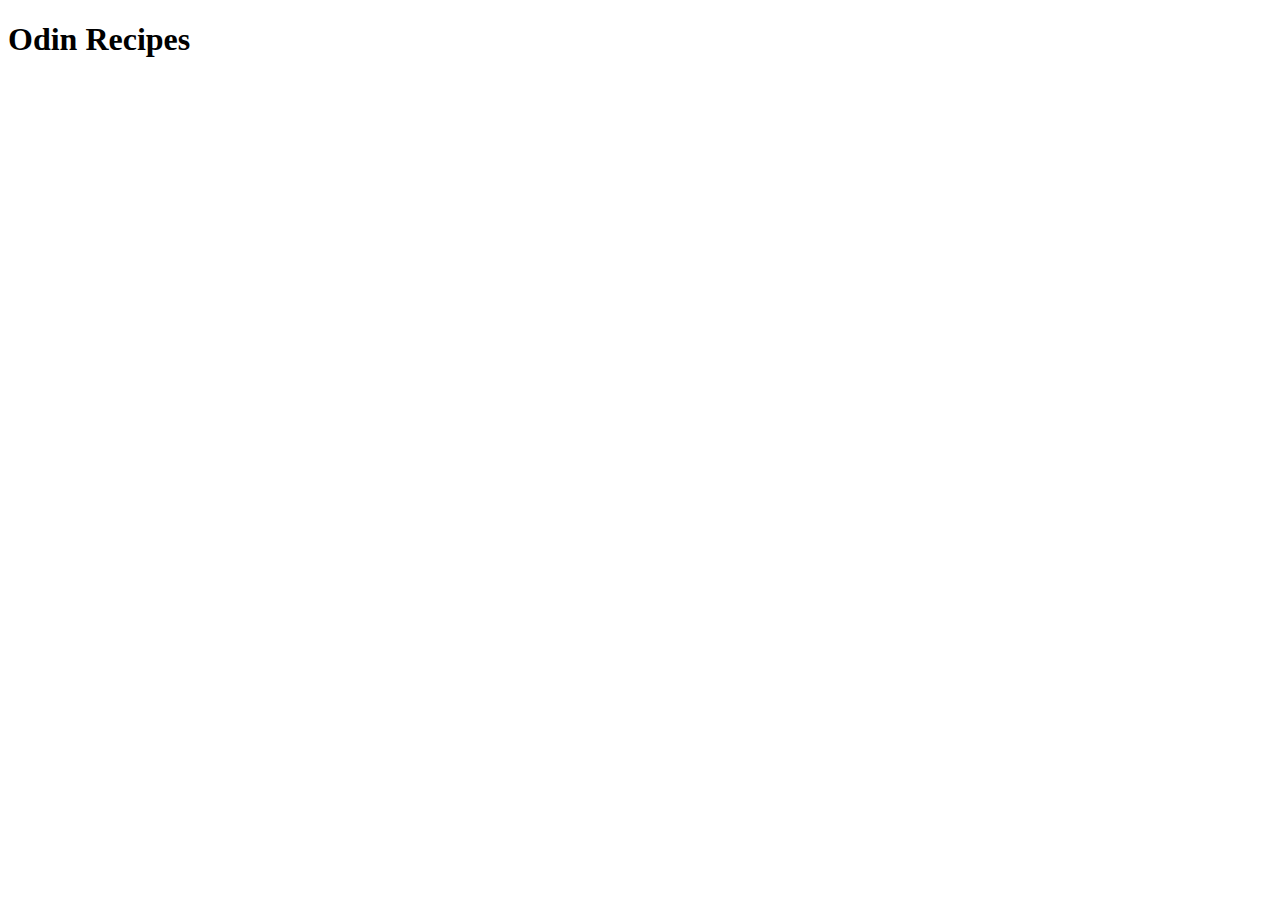
==== index.html @ e56cc558 "Create boilerplate index.html file" ====
<!DOCTYPE html>
<html lang="en">
<head>
    <meta charset="UTF-8">
    <meta http-equiv="X-UA-Compatible" content="IE=edge">
    <meta name="viewport" content="width=device-width, initial-scale=1.0">
    <title>Document</title>
</head>
<body>
    <h1>Odin Recipes</h1>
</body>
</html>
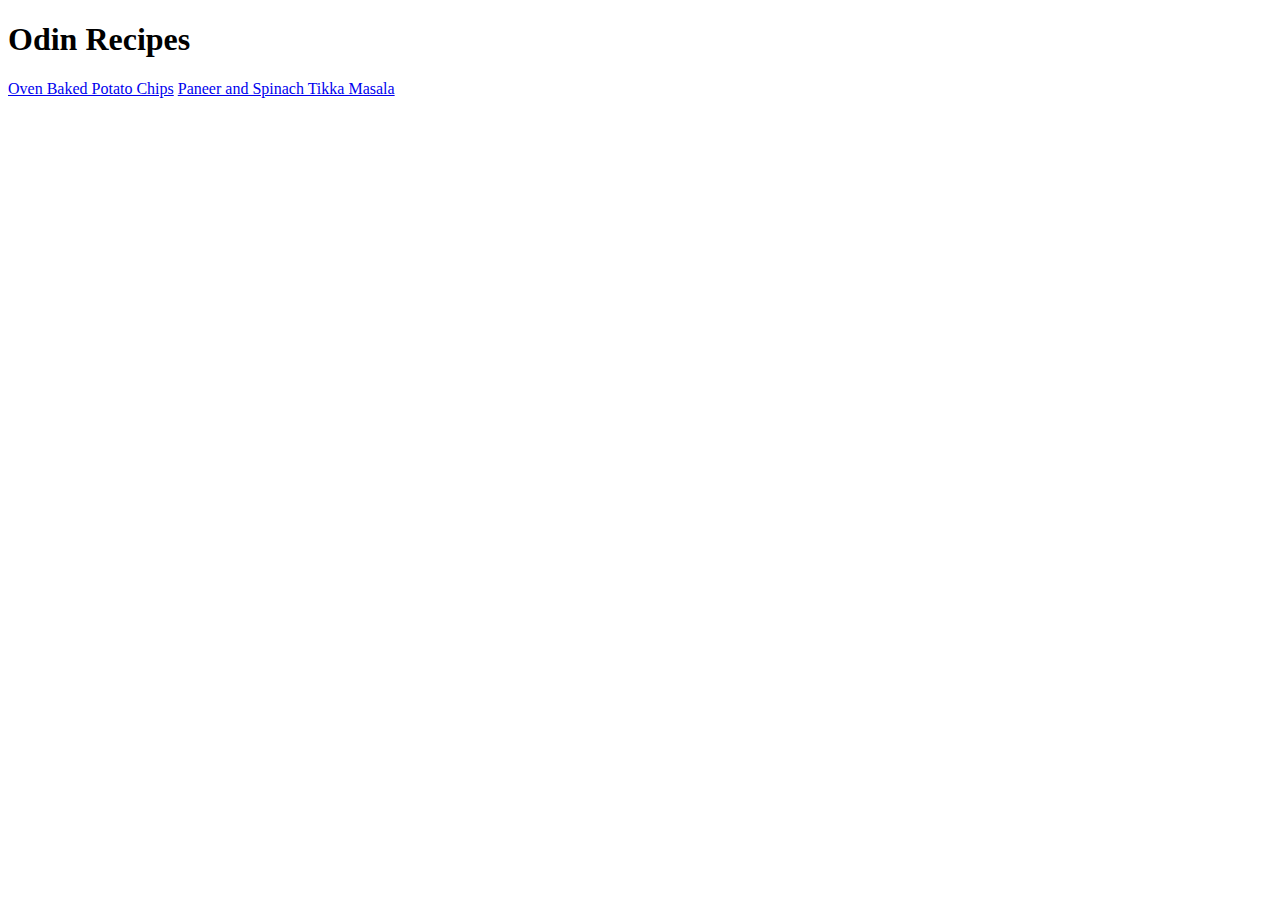
==== commit 9279766a: "Add content to M&M's cookies recipe html" ====
--- a/index.html
+++ b/index.html
@@ -8,5 +8,7 @@
 </head>
 <body>
     <h1>Odin Recipes</h1>
+    <a href="/recipes/baked-chips.html">Oven Baked Potato Chips</a>
+    <a href="/recipes/paneer-and-spinach.html">Paneer and Spinach Tikka Masala</a>
 </body>
 </html>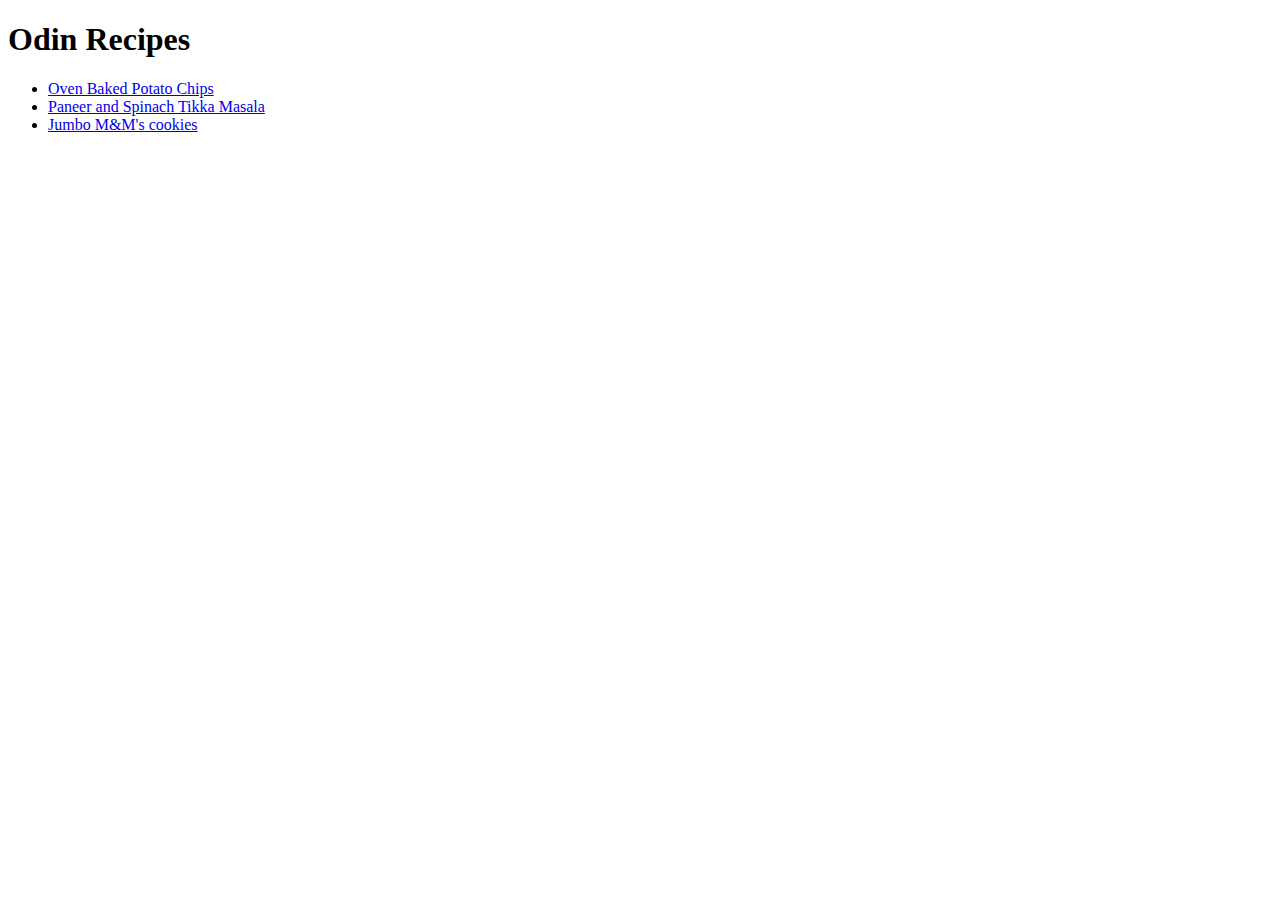
==== commit 86c154f2: "Put the recipes into an unordered list" ====
--- a/index.html
+++ b/index.html
@@ -8,7 +8,10 @@
 </head>
 <body>
     <h1>Odin Recipes</h1>
-    <a href="/recipes/baked-chips.html">Oven Baked Potato Chips</a>
-    <a href="/recipes/paneer-and-spinach.html">Paneer and Spinach Tikka Masala</a>
+    <ul>
+        <li><a href="/recipes/baked-chips.html">Oven Baked Potato Chips</a></li>
+        <li><a href="/recipes/paneer-and-spinach.html">Paneer and Spinach Tikka Masala</a></li>
+        <li><a href="/recipes/jumbo-cookies.html">Jumbo M&M's cookies</a></li>
+    </ul>
 </body>
 </html>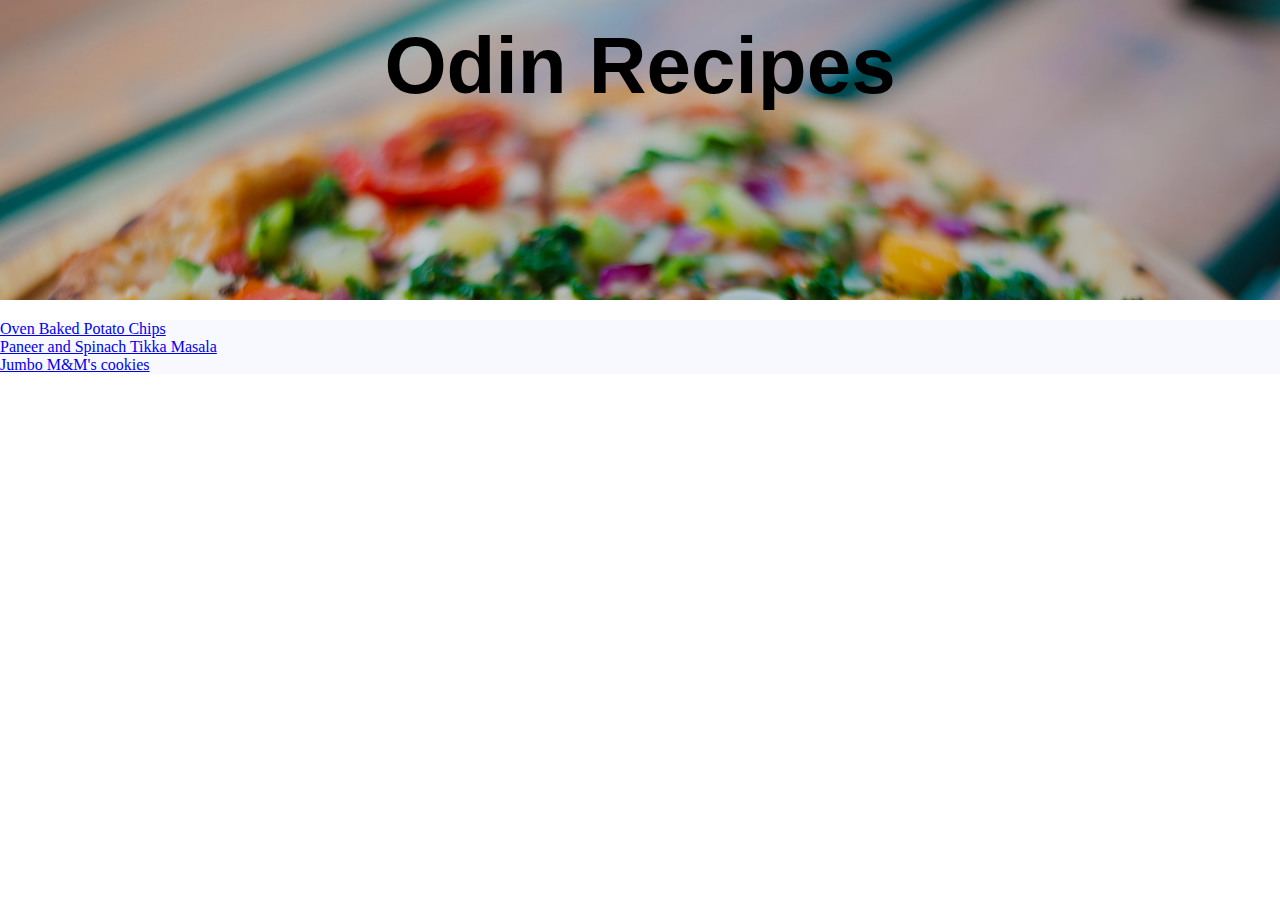
==== commit 79709cc5: "Create CSS folder and file, start applying" ====
--- a/index.html
+++ b/index.html
@@ -4,14 +4,25 @@
     <meta charset="UTF-8">
     <meta http-equiv="X-UA-Compatible" content="IE=edge">
     <meta name="viewport" content="width=device-width, initial-scale=1.0">
-    <title>Document</title>
+    <title>Odin Recipes</title>
+    <link rel="stylesheet" href="css/style.css">
 </head>
 <body>
-    <h1>Odin Recipes</h1>
-    <ul>
-        <li><a href="/recipes/baked-chips.html">Oven Baked Potato Chips</a></li>
-        <li><a href="/recipes/paneer-and-spinach.html">Paneer and Spinach Tikka Masala</a></li>
-        <li><a href="/recipes/jumbo-cookies.html">Jumbo M&M's cookies</a></li>
-    </ul>
+    <div class="header">
+        <div class="opacity">
+           <h1 class="title">Odin Recipes</h1>
+        </div>
+    </div>
+    <div class="main">
+        <div class="preview">
+            <a href="recipes/baked-chips.html">Oven Baked Potato Chips</a>
+        </div>
+        <div class="preview">
+            <a href="recipes/paneer-and-spinach.html">Paneer and Spinach Tikka Masala</a>
+        </div>
+        <div class="preview">
+            <a href="recipes/jumbo-cookies.html">Jumbo M&M's cookies</a>
+        </div>
+    </div>
 </body>
 </html>--- a/css/style.css
+++ b/css/style.css
@@ -0,0 +1,33 @@
+* {
+    margin: 0;
+    font-size: 100%;
+    font-weight: normal;
+}
+
+.header {
+    background-color: aquamarine;
+    background-image: url("../img/cover-laure-noverraz.jpg");
+    background-size: cover;
+    height: 300px;
+    width: 100%;
+}
+
+.opacity {
+    background-color: rgba(0, 0, 0, 0.2);
+    height: 100%
+}
+
+.title {
+    font-size: 80px;
+    font-weight: 900;
+    font-family: Helvetica, sans-serif;
+    text-align: center;
+    color: rgb(0, 0, 0);
+    padding: 20px;
+}
+
+.main {
+    margin-top: 20px;
+    background-color: ghostwhite;
+}
+
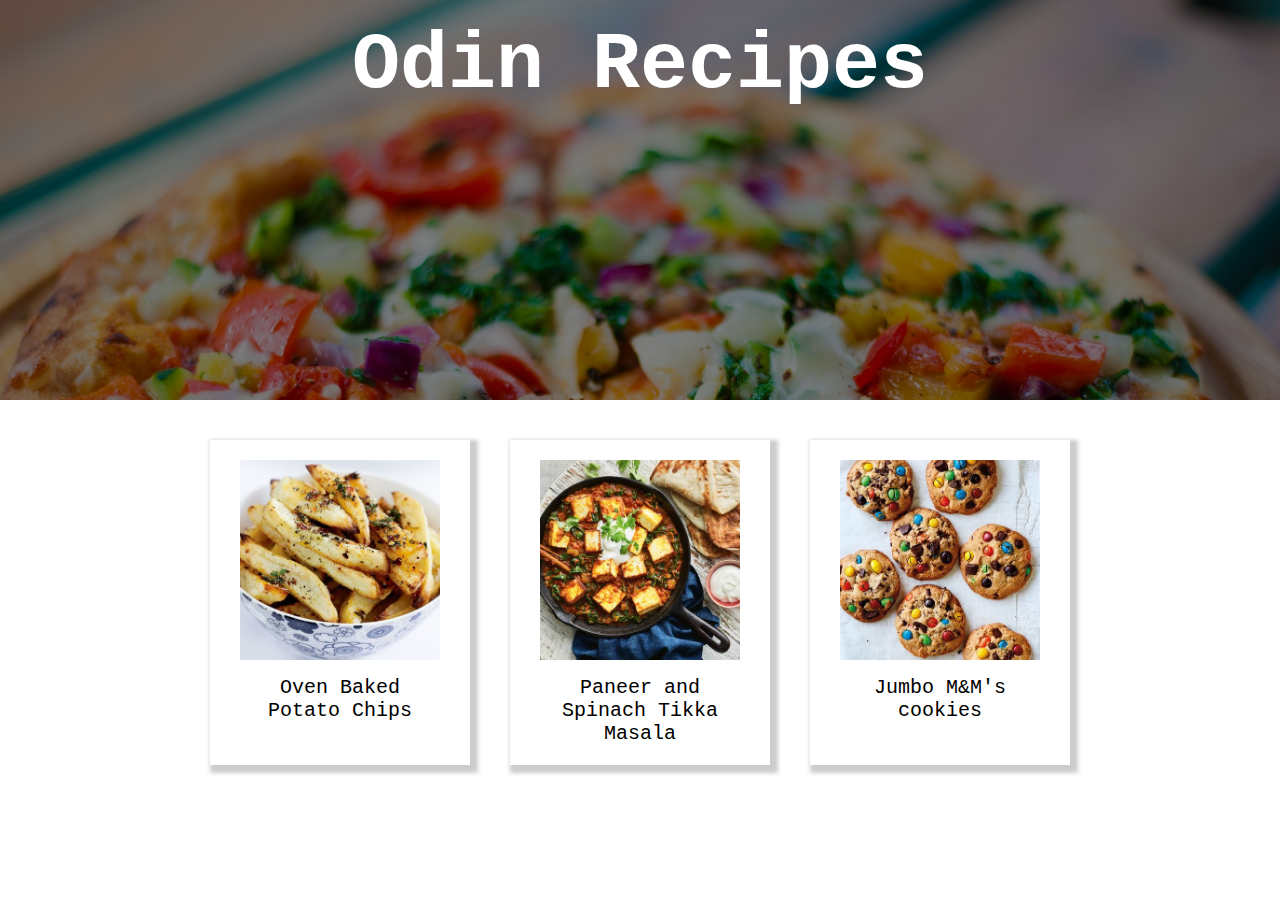
==== commit aaecd866: "Complete CSS for index preview boxes" ====
--- a/index.html
+++ b/index.html
@@ -15,13 +15,13 @@
     </div>
     <div class="main">
         <div class="preview">
-            <a href="recipes/baked-chips.html">Oven Baked Potato Chips</a>
+            <a href="recipes/baked-chips.html"><img src="img/baked-chips.jpeg" alt="Small picture of baked chips">Oven Baked Potato Chips</a>
         </div>
         <div class="preview">
-            <a href="recipes/paneer-and-spinach.html">Paneer and Spinach Tikka Masala</a>
+            <a href="recipes/paneer-and-spinach.html"><img src="img/paneer-and-spinach-tikka-masala.jpg" alt="Small picture of paneer and spinach">Paneer and Spinach Tikka Masala</a>
         </div>
         <div class="preview">
-            <a href="recipes/jumbo-cookies.html">Jumbo M&M's cookies</a>
+            <a href="recipes/jumbo-cookies.html"><img src="img/jumbo-mms-cookies.jpg" alt="Small picture of jumbo cookies">Jumbo M&M's cookies</a>
         </div>
     </div>
 </body>
--- a/css/style.css
+++ b/css/style.css
@@ -2,32 +2,58 @@
     margin: 0;
     font-size: 100%;
     font-weight: normal;
+    font-family: 'Courier New', Courier, monospace;
 }
 
 .header {
     background-color: aquamarine;
     background-image: url("../img/cover-laure-noverraz.jpg");
     background-size: cover;
-    height: 300px;
+    height: 400px;
     width: 100%;
 }
 
 .opacity {
-    background-color: rgba(0, 0, 0, 0.2);
+    background-color: rgba(0, 0, 0, 0.5);
     height: 100%
 }
 
 .title {
     font-size: 80px;
     font-weight: 900;
-    font-family: Helvetica, sans-serif;
     text-align: center;
-    color: rgb(0, 0, 0);
+    color: white;
     padding: 20px;
 }
 
 .main {
+    display: flex;
+    flex-wrap: wrap;
+    justify-content: center;
     margin-top: 20px;
-    background-color: ghostwhite;
+    padding: 0 30px;
 }
 
+.preview {
+    width: 200px;
+    height: auto;
+    background-color: white;
+    box-shadow: 4px 4px 4px 4px rgba(0, 0, 0, 0.2);
+    margin: 20px;
+    padding: 20px 30px;
+}
+
+.preview img {
+    height: 200px;
+    width: 100%;
+    object-fit: cover;
+    margin-bottom: 10px;
+}
+
+.preview a {
+    display: inline-block;
+    text-decoration: none;
+    color: black;
+    font-size: 20px;
+    text-align: center;
+}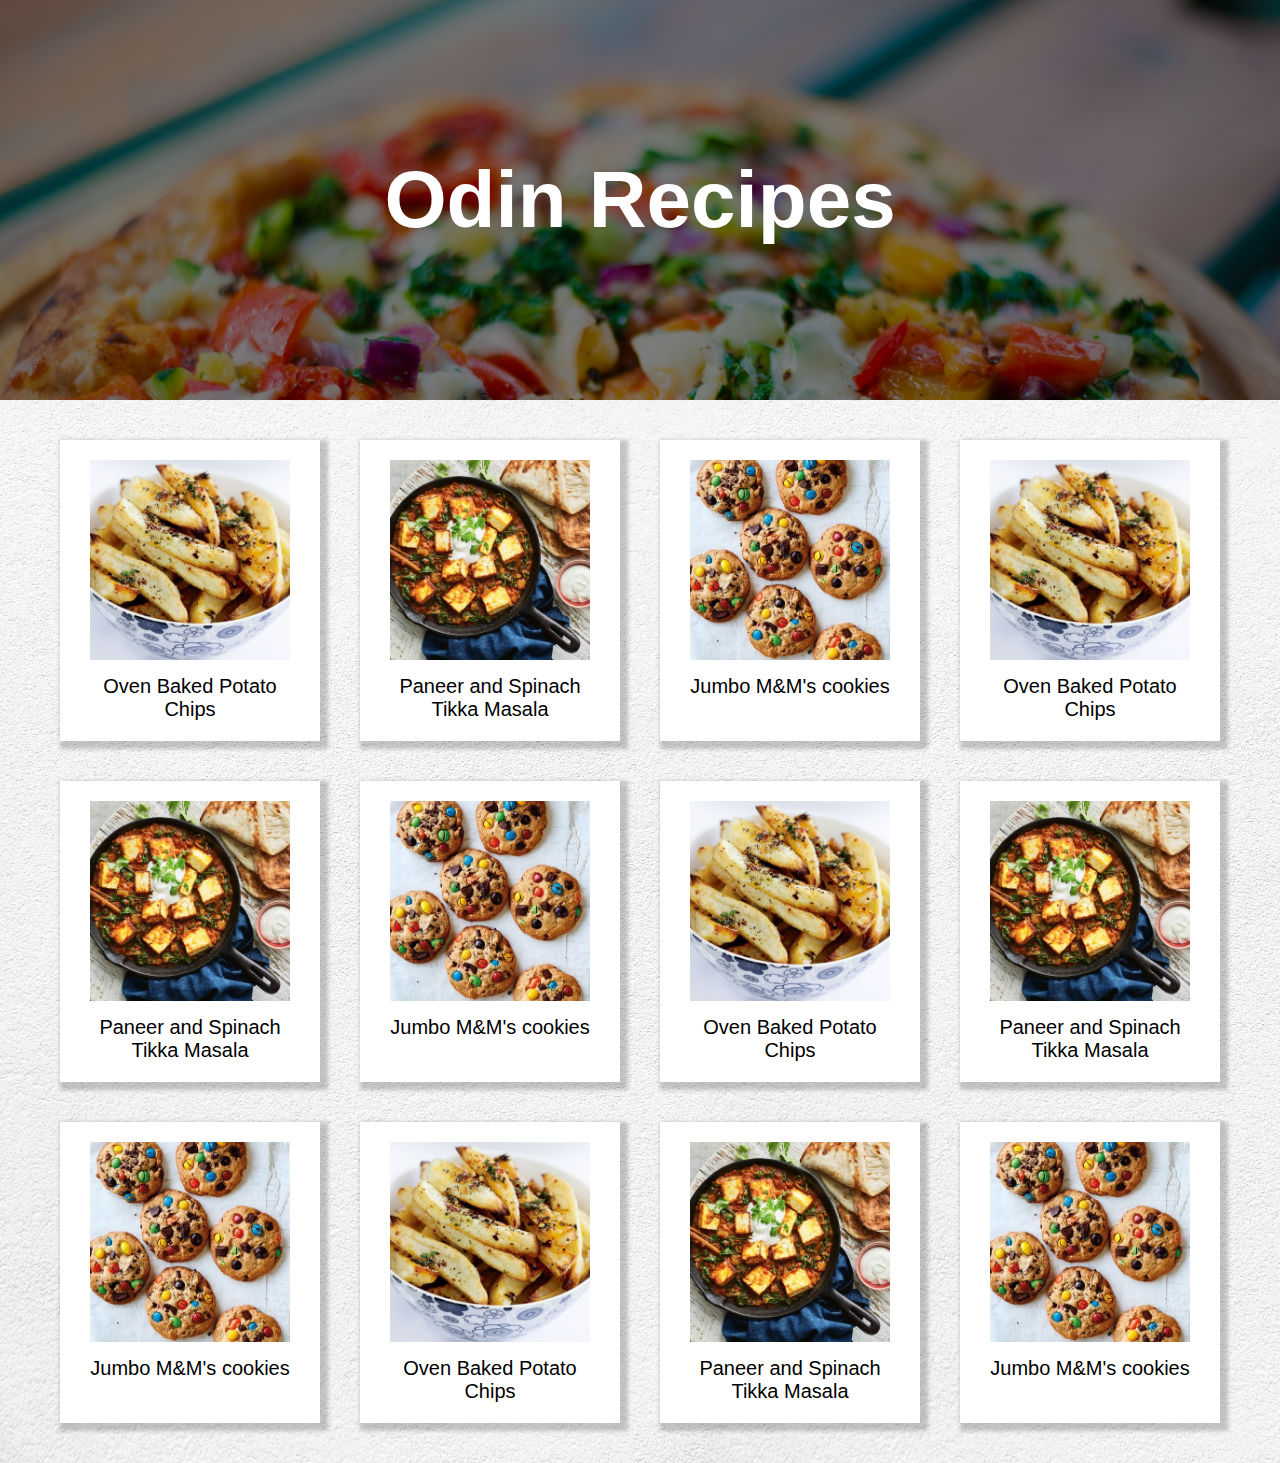
==== commit 295b94da: "Fix CSS, add bg picture for main class" ====
--- a/index.html
+++ b/index.html
@@ -23,6 +23,33 @@
         <div class="preview">
             <a href="recipes/jumbo-cookies.html"><img src="img/jumbo-mms-cookies.jpg" alt="Small picture of jumbo cookies">Jumbo M&M's cookies</a>
         </div>
+        <div class="preview">
+            <a href="recipes/baked-chips.html"><img src="img/baked-chips.jpeg" alt="Small picture of baked chips">Oven Baked Potato Chips</a>
+        </div>
+        <div class="preview">
+            <a href="recipes/paneer-and-spinach.html"><img src="img/paneer-and-spinach-tikka-masala.jpg" alt="Small picture of paneer and spinach">Paneer and Spinach Tikka Masala</a>
+        </div>
+        <div class="preview">
+            <a href="recipes/jumbo-cookies.html"><img src="img/jumbo-mms-cookies.jpg" alt="Small picture of jumbo cookies">Jumbo M&M's cookies</a>
+        </div>
+        <div class="preview">
+            <a href="recipes/baked-chips.html"><img src="img/baked-chips.jpeg" alt="Small picture of baked chips">Oven Baked Potato Chips</a>
+        </div>
+        <div class="preview">
+            <a href="recipes/paneer-and-spinach.html"><img src="img/paneer-and-spinach-tikka-masala.jpg" alt="Small picture of paneer and spinach">Paneer and Spinach Tikka Masala</a>
+        </div>
+        <div class="preview">
+            <a href="recipes/jumbo-cookies.html"><img src="img/jumbo-mms-cookies.jpg" alt="Small picture of jumbo cookies">Jumbo M&M's cookies</a>
+        </div>
+        <div class="preview">
+            <a href="recipes/baked-chips.html"><img src="img/baked-chips.jpeg" alt="Small picture of baked chips">Oven Baked Potato Chips</a>
+        </div>
+        <div class="preview">
+            <a href="recipes/paneer-and-spinach.html"><img src="img/paneer-and-spinach-tikka-masala.jpg" alt="Small picture of paneer and spinach">Paneer and Spinach Tikka Masala</a>
+        </div>
+        <div class="preview">
+            <a href="recipes/jumbo-cookies.html"><img src="img/jumbo-mms-cookies.jpg" alt="Small picture of jumbo cookies">Jumbo M&M's cookies</a>
+        </div>
     </div>
 </body>
 </html>--- a/css/style.css
+++ b/css/style.css
@@ -2,11 +2,10 @@
     margin: 0;
     font-size: 100%;
     font-weight: normal;
-    font-family: 'Courier New', Courier, monospace;
+    font-family: Arial, Helvetica, sans-serif;
 }
 
 .header {
-    background-color: aquamarine;
     background-image: url("../img/cover-laure-noverraz.jpg");
     background-size: cover;
     height: 400px;
@@ -15,7 +14,8 @@
 
 .opacity {
     background-color: rgba(0, 0, 0, 0.5);
-    height: 100%
+    height: 100%;
+    display: flex;
 }
 
 .title {
@@ -23,15 +23,18 @@
     font-weight: 900;
     text-align: center;
     color: white;
-    padding: 20px;
+    margin: auto;
+ 
 }
 
 .main {
     display: flex;
     flex-wrap: wrap;
     justify-content: center;
-    margin-top: 20px;
-    padding: 0 30px;
+    padding: 20px 30px;
+    background-color: aliceblue;
+    background-image: url("../img/nordwood-themes-bg.jpg");
+    background-size: contain;
 }
 
 .preview {
@@ -56,4 +59,44 @@
     color: black;
     font-size: 20px;
     text-align: center;
-}+}
+
+.preview a:hover {
+    color: rgb(173, 26, 26);
+}
+
+.recipe {
+    background-color: white;
+    margin: 20px 60px;
+    padding: 20px 40px;
+    box-shadow: 4px 4px 4px 4px rgba(0, 0, 0, 0.2);
+    font-size: 18px;
+    max-width: 600px;
+    
+}
+
+.recipe p, 
+.recipe ul, 
+.recipe ol {
+    margin: 10px 0px;
+    line-height: 30px;
+    margin-bottom: 20px;
+}
+
+.recipe h3 {
+    font-size: 30px;
+    margin: 5px;
+    font-weight: 700;
+    margin-bottom: 10px;
+    background-color: lightyellow;
+    width: 200px;
+    padding-left: 15px;
+}
+
+li {
+    margin-bottom: 5px;
+}
+
+
+
+
